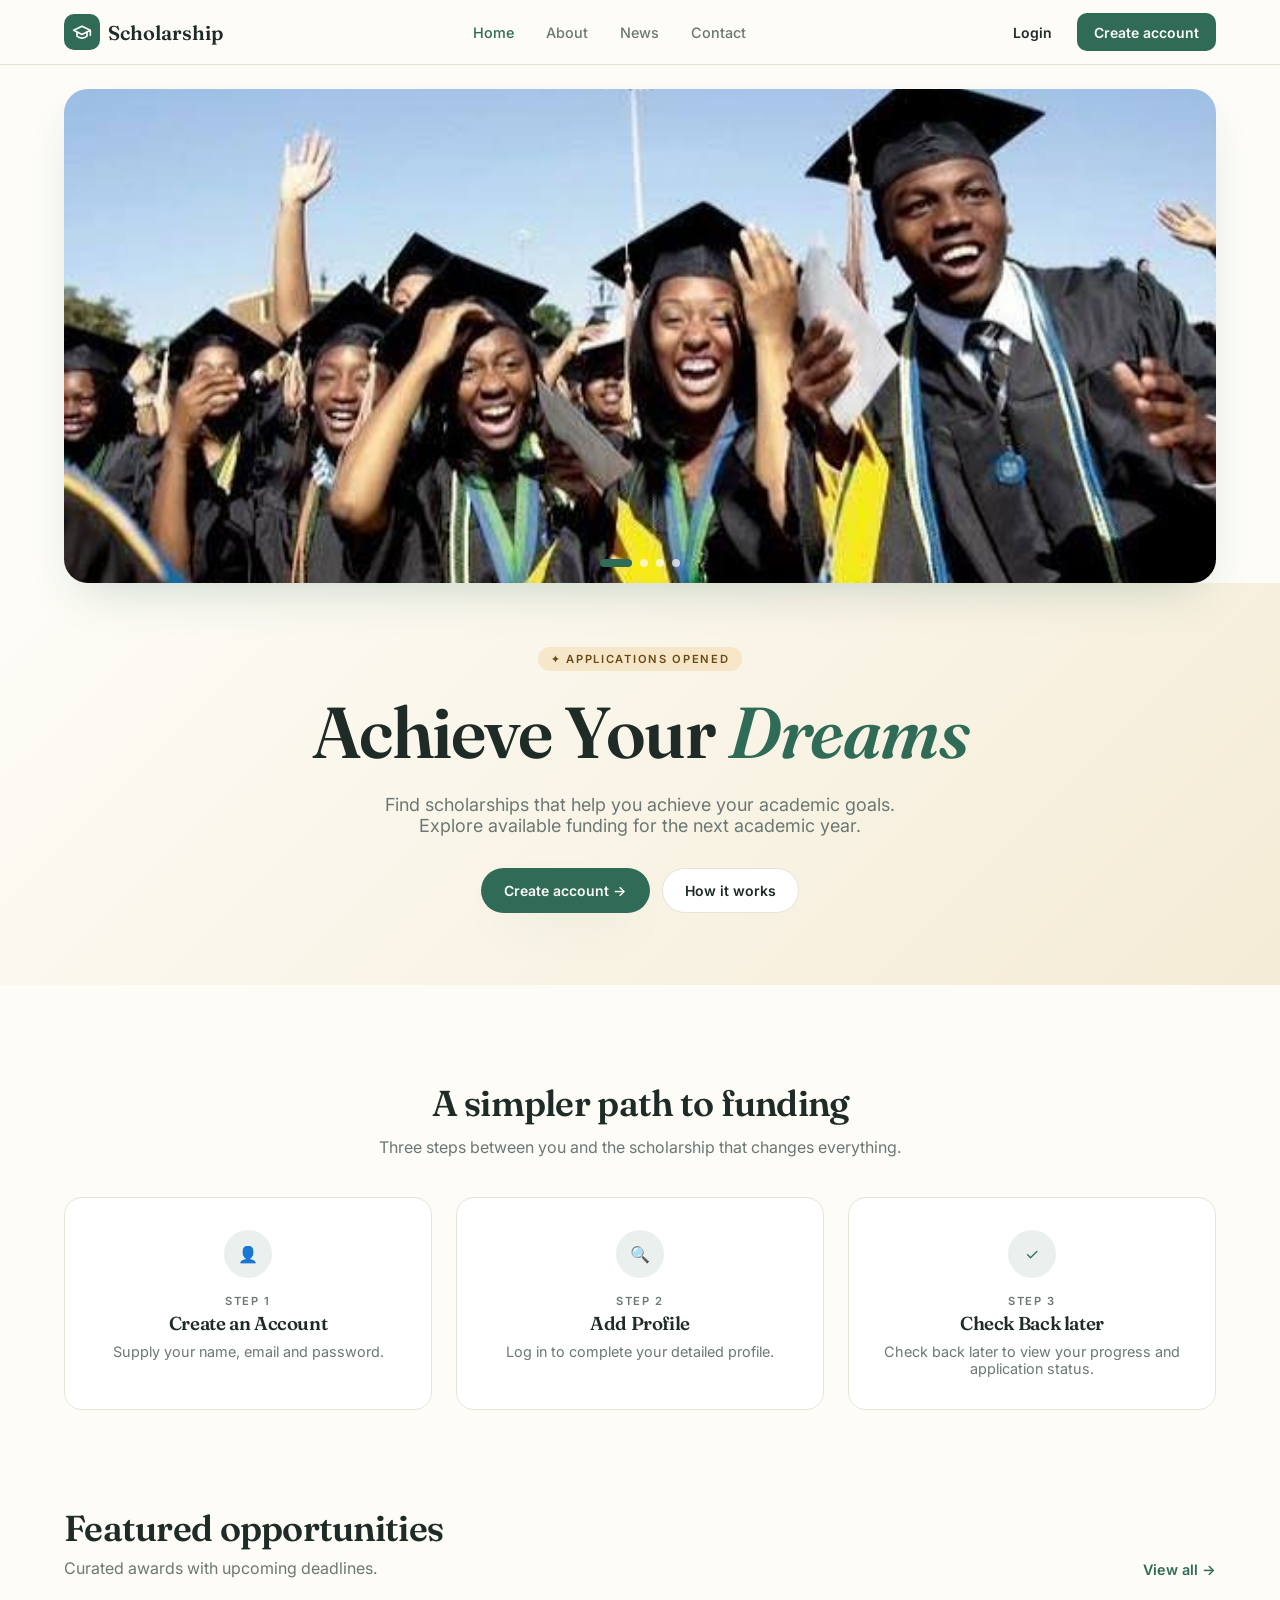
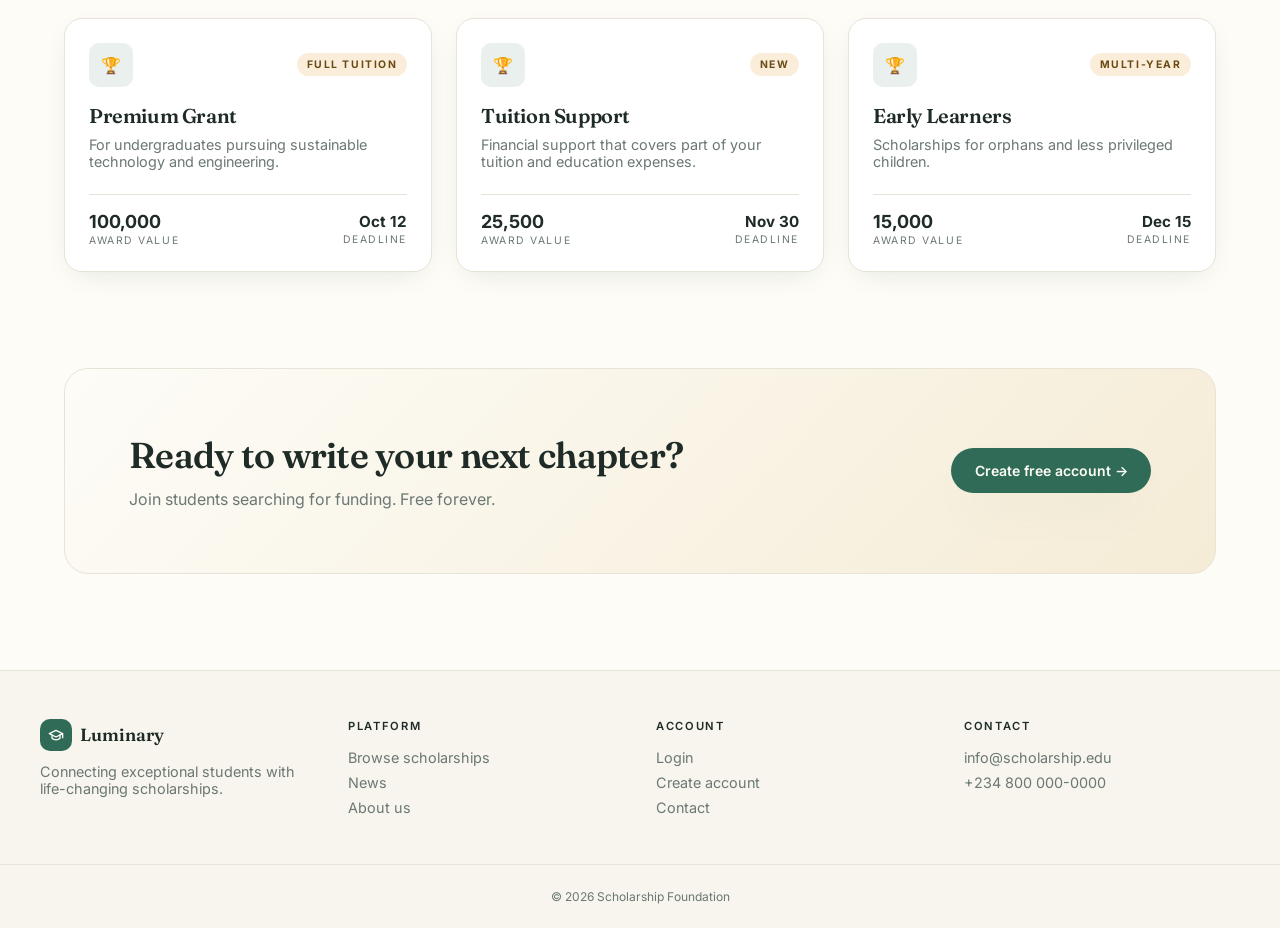
==== index.html @ cdf87d15 "my fist commit" ====
<!doctype html>
<html lang="en">
<head>
<meta charset="utf-8" />
<meta name="viewport" content="width=device-width, initial-scale=1" />
<title>Scholarships for exceptional students</title>
<meta name="description" content="Discover, apply and win life-changing scholarships. Over $15M in funding available for the next academic year." />
<link rel="preconnect" href="https://fonts.googleapis.com" />
<link rel="preconnect" href="https://fonts.gstatic.com" crossorigin />
<link rel="stylesheet" href="https://fonts.googleapis.com/css2?family=Fraunces:opsz,wght@9..144,400;9..144,500;9..144,600;9..144,700&family=Inter:wght@400;500;600;700&display=swap" />
<link rel="stylesheet" href="styles.css" />
</head>
<body>
<header class="header">
  <div class="container header-inner">
    <a href="index.html" class="brand">
      <span class="brand-mark">
        <svg width="20" height="20" viewBox="0 0 24 24" fill="none" stroke="currentColor" stroke-width="2" stroke-linecap="round" stroke-linejoin="round"><path d="M22 10v6M2 10l10-5 10 5-10 5z"/><path d="M6 12v5c3 3 9 3 12 0v-5"/></svg>
      </span>
      <span class="brand-name">Scholarship</span>
    </a>
    <nav class="nav-desktop" data-nav>
      <a href="index.html">Home</a>
      <a href="about.html">About</a>
      <a href="news.html">News</a>
      <a href="contact.html">Contact</a>
    </nav>
    <div class="header-cta">
      <a href="login.html" class="btn btn-ghost">Login</a>
      <a href="signup.html" class="btn btn-primary">Create account</a>
    </div>
    <button class="menu-toggle" data-menu-toggle aria-label="Open menu" aria-expanded="false">
      <svg class="icon-open" viewBox="0 0 24 24" fill="none" stroke="currentColor" stroke-width="2" stroke-linecap="round" stroke-linejoin="round"><line x1="3" y1="6" x2="21" y2="6"/><line x1="3" y1="12" x2="21" y2="12"/><line x1="3" y1="18" x2="21" y2="18"/></svg>
      <svg class="icon-close" viewBox="0 0 24 24" fill="none" stroke="currentColor" stroke-width="2" stroke-linecap="round" stroke-linejoin="round" style="display:none"><line x1="18" y1="6" x2="6" y2="18"/><line x1="6" y1="6" x2="18" y2="18"/></svg>
    </button>
  </div>
  <div class="nav-mobile" data-mobile-nav data-nav>
    <div class="container">
      <a href="index.html">Home</a>
      <a href="about.html">About</a>
      <a href="news.html">News</a>
      <a href="contact.html">Contact</a>
      <div class="nav-mobile-cta">
        <a href="login.html" class="btn btn-outline">Login</a>
        <a href="signup.html" class="btn btn-primary">Create account</a>
      </div>
    </div>
  </div>
</header>
<section class="carousel-section">
  <div class="container">
    <div class="carousel" data-carousel>
      <div class="carousel-track">
        <div class="carousel-slide"><img src="assets/hero-students.jpeg" alt="Students studying together in a bright library" /></div>
        <div class="carousel-slide"><img src="assets/hero-graduate.jpeg" alt="Smiling graduate in cap and gown" loading="lazy" /></div>
        <div class="carousel-slide"><img src="assets/hero-collab.jpeg" alt="International students collaborating on laptops" loading="lazy" /></div>
        <div class="carousel-slide"><img src="assets/hero.jpeg" alt="International students collaborating on laptops" loading="lazy" /></div>
      </div>
      <div class="carousel-dots"></div>
    </div>
  </div>
</section>
<section class="hero">
  <div class="container">
    <span class="badge">✦ Applications opened</span>
    <h1>Achieve Your <em>Dreams</em></h1>
    <p class="lead">Find scholarships that help you achieve your academic goals. Explore available funding for the next academic year.</p>
    <div class="hero-actions">
      <a href="signup.html" class="btn btn-primary btn-round">Create account →</a>
      <a href="about.html" class="btn btn-outline btn-round">How it works</a>
    </div>
    <!-- <div class="hero-trust">
      <div class="avatars">
        <span style="background:#e0b47a"></span>
        <span style="background:#7fb59f"></span>
        <span style="background:#c47b5a"></span>
        <span style="background:#8a9ac9"></span>
      </div>
      <p>Trusted by <strong>12,000+</strong> scholars worldwide</p>
    </div> -->
  </div>
</section>
<!-- <section class="container">
  <form class="search-bar" data-form>
    <label>🔍 <input placeholder="Field of study" /></label>
    <label>🌍 <input placeholder="Country" /></label>
    <label>🎓 <input placeholder="Degree level" /></label>
    <button type="submit">Search</button>
  </form>
</section> -->
<!-- <section class="container">
  <div class="stats">
    <div><div class="stat-value">$42M+</div><div class="stat-label">Total funding</div></div>
    <div><div class="stat-value">12,400</div><div class="stat-label">Students awarded</div></div>
    <div><div class="stat-value">180+</div><div class="stat-label">Partner universities</div></div>
    <div><div class="stat-value">94%</div><div class="stat-label">Completion rate</div></div>
  </div>
</section> -->
<section class="container section">
  <div style="text-align:center; margin-bottom: 2.5rem">
    <h2 style="font-size: clamp(1.75rem, 3vw, 2.25rem)">A simpler path to funding</h2>
    <p style="color:var(--muted); margin-top:.75rem">Three steps between you and the scholarship that changes everything.</p>
  </div>
  <div class="steps">
    <div class="step"><span class="icon-badge">👤</span><div class="kicker">Step 1</div><h3>Create an Account</h3><p style="color:var(--muted); font-size:.9rem; margin-top:.5rem">Supply your name, email and password.</p></div>
    <div class="step"><span class="icon-badge">🔍</span><div class="kicker">Step 2</div><h3>Add Profile</h3><p style="color:var(--muted); font-size:.9rem; margin-top:.5rem">Log in to complete your detailed profile.</p></div>
    <div class="step"><span class="icon-badge">✓</span><div class="kicker">Step 3</div><h3>Check Back later</h3><p style="color:var(--muted); font-size:.9rem; margin-top:.5rem">Check back later to view your progress and application status.</p></div>
  </div>
</section>
<section class="container section">
  <div class="section-head">
    <div>
      <h2>Featured opportunities</h2>
      <p>Curated awards with upcoming deadlines.</p>
    </div>
    <a href="#">View all →</a>
  </div>
  <div class="card-grid">
    <article class="card">
      <div class="card-head"><span class="icon-badge">🏆</span><span class="tag">Full tuition</span></div>
      <h3>Premium Grant</h3>
      <p class="desc">For undergraduates pursuing sustainable technology and engineering.</p>
      <div class="card-foot"><div><div class="value">100,000</div><div class="label">Award value</div></div><div style="text-align:right"><div class="value" style="font-size:.95rem">Oct 12</div><div class="label">Deadline</div></div></div>
    </article>
    <article class="card">
      <div class="card-head"><span class="icon-badge">🏆</span><span class="tag">New</span></div>
      <h3>Tuition Support</h3>
      <p class="desc">Financial support that covers part of your tuition and education expenses.</p>
      <div class="card-foot"><div><div class="value">25,500</div><div class="label">Award value</div></div><div style="text-align:right"><div class="value" style="font-size:.95rem">Nov 30</div><div class="label">Deadline</div></div></div>
    </article>
    <article class="card">
      <div class="card-head"><span class="icon-badge">🏆</span><span class="tag">Multi-year</span></div>
      <h3>Early Learners</h3>
      <p class="desc">Scholarships for orphans and less privileged children.</p>
      <div class="card-foot"><div><div class="value">15,000</div><div class="label">Award value</div></div><div style="text-align:right"><div class="value" style="font-size:.95rem">Dec 15</div><div class="label">Deadline</div></div></div>
    </article>
  </div>
</section>
<section class="container">
  <div class="cta">
    <div>
      <h2>Ready to write your next chapter?</h2>
      <p>Join students searching for funding. Free forever.</p>
    </div>
    <div class="actions"><a href="signup.html" class="btn btn-primary btn-round">Create free account →</a></div>
  </div>
</section>
<footer class="footer">
  <div class="container footer-grid">
    <div>
      <div class="brand"><span class="brand-mark" style="width:32px;height:32px"><svg width="16" height="16" viewBox="0 0 24 24" fill="none" stroke="currentColor" stroke-width="2" stroke-linecap="round" stroke-linejoin="round"><path d="M22 10v6M2 10l10-5 10 5-10 5z"/><path d="M6 12v5c3 3 9 3 12 0v-5"/></svg></span><span class="brand-name" style="font-size:1.1rem">Luminary</span></div>
      <p class="tagline">Connecting exceptional students with life-changing scholarships.</p>
    </div>
    <div><h4>Platform</h4><ul><li><a href="index.html">Browse scholarships</a></li><li><a href="news.html">News</a></li><li><a href="about.html">About us</a></li></ul></div>
    <div><h4>Account</h4><ul><li><a href="login.html">Login</a></li><li><a href="signup.html">Create account</a></li><li><a href="contact.html">Contact</a></li></ul></div>
    <div><h4>Contact</h4><ul><li>info@scholarship.edu</li><li>+234 800 000-0000</li></ul></div>
  </div>
  <div class="footer-bottom">© <span id="year"></span> Scholarship Foundation</div>
</footer>
<script>document.getElementById('year').textContent = new Date().getFullYear();</script>
<script src="script.js"></script>
</body>
</html>
---- styles.css ----
/* Luminary — static site styles */
:root {
  --bg: #fdfcf7;
  --surface: #f7f5ee;
  --card: #ffffff;
  --fg: #1e2b26;
  --muted: #6b7873;
  --border: #e7e3d7;
  --primary: #2f6b56;
  --primary-fg: #fdfcf7;
  --accent: #e6b256;
  --accent-soft: rgba(230, 178, 86, 0.22);
  --shadow-soft: 0 8px 30px -12px rgba(30, 43, 38, 0.15);
  --shadow-elegant: 0 20px 50px -20px rgba(47, 107, 86, 0.28);
  --radius: 14px;
  --font-sans: "Inter", ui-sans-serif, system-ui, sans-serif;
  --font-display: "Fraunces", ui-serif, Georgia, serif;
}
* { box-sizing: border-box; margin: 0; padding: 0; }
html, body { background: var(--bg); color: var(--fg); font-family: var(--font-sans); -webkit-font-smoothing: antialiased; }
img { max-width: 100%; display: block; }
a { color: inherit; text-decoration: none; }
h1, h2, h3, h4 { font-family: var(--font-display); letter-spacing: -0.02em; font-weight: 600; }
.container { max-width: 1200px; margin: 0 auto; padding: 0 1.5rem; }
/* ---- Header ---- */
.header {
  position: sticky; top: 0; z-index: 50;
  background: rgba(253, 252, 247, 0.85);
  backdrop-filter: blur(10px);
  border-bottom: 1px solid var(--border);
}
.header-inner { display: flex; align-items: center; justify-content: space-between; height: 64px; gap: 1rem; }
.brand { display: flex; align-items: center; gap: .5rem; min-width: 0; }
.brand-mark {
  display: grid; place-items: center; width: 36px; height: 36px;
  background: var(--primary); color: var(--primary-fg); border-radius: 10px;
}
.brand-name { font-family: var(--font-display); font-size: 1.25rem; font-weight: 600; }
.nav-desktop { display: none; gap: 2rem; align-items: center; }
.nav-desktop a { color: var(--muted); font-size: .9rem; font-weight: 500; transition: color .2s; }
.nav-desktop a:hover, .nav-desktop a.active { color: var(--primary); }
.header-cta { display: none; gap: .5rem; align-items: center; }
.btn { display: inline-flex; align-items: center; gap: .5rem; padding: .6rem 1rem; border-radius: 10px; font-size: .875rem; font-weight: 600; border: 1px solid transparent; cursor: pointer; transition: transform .15s, background .2s; font-family: inherit; }
.btn-primary { background: var(--primary); color: var(--primary-fg); box-shadow: var(--shadow-elegant); }
.btn-primary:hover { transform: translateY(-1px); }
.btn-ghost { color: var(--fg); }
.btn-ghost:hover { background: var(--surface); }
.btn-outline { background: var(--card); border-color: var(--border); color: var(--fg); }
.btn-outline:hover { background: var(--surface); }
.btn-round { border-radius: 999px; padding: .8rem 1.4rem; }
.menu-toggle {
  display: grid; place-items: center; width: 40px; height: 40px;
  background: var(--card); border: 1px solid var(--border); border-radius: 10px; cursor: pointer;
}
.menu-toggle svg { width: 20px; height: 20px; }
.nav-mobile { display: none; border-top: 1px solid var(--border); background: var(--bg); }
.nav-mobile.open { display: block; }
.nav-mobile .container { display: flex; flex-direction: column; padding-top: .75rem; padding-bottom: .75rem; }
.nav-mobile a { padding: .7rem .75rem; border-radius: 8px; font-size: .9rem; font-weight: 500; }
.nav-mobile a:hover { background: var(--surface); }
.nav-mobile a.active { color: var(--primary); }
.nav-mobile-cta { display: grid; grid-template-columns: 1fr 1fr; gap: .5rem; margin-top: .5rem; padding-top: .75rem; border-top: 1px solid var(--border); }
@media (min-width: 768px) {
  .nav-desktop, .header-cta { display: flex; }
  .menu-toggle { display: none; }
  .nav-mobile.open { display: none; }
}
/* ---- Carousel ---- */
.carousel-section { padding-top: 1.5rem; }
.carousel {
  position: relative; overflow: hidden; border-radius: 24px;
  box-shadow: var(--shadow-elegant);
}
.carousel-track { display: flex; transition: transform .6s cubic-bezier(.4,0,.2,1); }
.carousel-slide { min-width: 100%; }
.carousel-slide img { width: 100%; aspect-ratio: 21/9; object-fit: cover; }
.carousel-dots { position: absolute; bottom: 1rem; left: 50%; transform: translateX(-50%); display: flex; gap: .5rem; }
.carousel-dots button {
  width: 8px; height: 8px; border-radius: 999px; border: 0; background: rgba(253, 252, 247, 0.7); cursor: pointer;
  transition: width .3s, background .3s;
}
.carousel-dots button.active { width: 32px; background: var(--primary); }
/* ---- Hero text ---- */
.hero {
  background: linear-gradient(135deg, #fdfcf7 0%, #f5ecd6 100%);
  padding: 4rem 0 4.5rem;
  text-align: center;
}
.badge {
  display: inline-flex; align-items: center; gap: .4rem;
  background: var(--accent-soft); color: #6a4a15;
  padding: .3rem .8rem; border-radius: 999px;
  font-size: .7rem; font-weight: 600; text-transform: uppercase; letter-spacing: .15em;
}
.hero h1 { font-size: clamp(2.5rem, 6vw, 4.5rem); line-height: 1.05; margin-top: 1.5rem; max-width: 900px; margin-inline: auto; }
.hero h1 em { color: var(--primary); font-style: italic; font-weight: 600; }
.hero p.lead { color: var(--muted); font-size: 1.125rem; margin: 1.5rem auto 0; max-width: 560px; }
.hero-actions { display: flex; flex-wrap: wrap; gap: .75rem; justify-content: center; margin-top: 2rem; }
.hero-trust { display: flex; align-items: center; justify-content: center; gap: 1rem; margin-top: 2.5rem; color: var(--muted); font-size: .9rem; }
.avatars { display: flex; }
.avatars span { width: 36px; height: 36px; border-radius: 999px; border: 2px solid var(--bg); margin-left: -.5rem; }
.avatars span:first-child { margin-left: 0; }
.hero-trust strong { color: var(--fg); }
/* ---- Search ---- */
.search-bar {
  margin-top: -1rem;
  background: var(--card);
  border: 1px solid var(--border);
  border-radius: 18px;
  padding: 1rem;
  box-shadow: var(--shadow-soft);
  display: grid; gap: .75rem;
}
.search-bar label {
  display: flex; align-items: center; gap: .5rem;
  background: var(--surface); padding: .65rem .75rem; border-radius: 10px; font-size: .875rem;
}
.search-bar input { background: transparent; border: 0; outline: none; width: 100%; font-family: inherit; font-size: .9rem; color: var(--fg); }
.search-bar input::placeholder { color: var(--muted); }
.search-bar button { background: var(--primary); color: var(--primary-fg); border: 0; padding: .75rem 1.25rem; border-radius: 10px; font-weight: 600; cursor: pointer; font-family: inherit; }
@media (min-width: 768px) {
  .search-bar { grid-template-columns: 1fr 1fr 1fr auto; padding: 1.25rem; }
}
/* ---- Stats ---- */
.stats {
  margin-top: 5rem;
  background: var(--surface);
  border: 1px solid var(--border);
  border-radius: 24px;
  padding: 2rem;
  display: grid; grid-template-columns: repeat(2, 1fr); gap: 2rem;
}
@media (min-width: 768px) { .stats { grid-template-columns: repeat(4, 1fr); } }
.stat-value { font-family: var(--font-display); font-size: 2rem; font-weight: 600; color: var(--primary); }
.stat-label { font-size: .7rem; text-transform: uppercase; letter-spacing: .15em; color: var(--muted); margin-top: .25rem; }
/* ---- Section headings ---- */
.section { margin-top: 6rem; }
.section-head { display: flex; justify-content: space-between; align-items: end; margin-bottom: 2.5rem; gap: 1rem; flex-wrap: wrap; }
.section-head h2 { font-size: clamp(1.75rem, 3vw, 2.25rem); }
.section-head p { color: var(--muted); margin-top: .5rem; }
.section-head a { color: var(--primary); font-weight: 600; font-size: .9rem; }
.section-head a:hover { text-decoration: underline; }
/* ---- Cards / scholarships ---- */
.card-grid { display: grid; gap: 1.5rem; grid-template-columns: 1fr; }
@media (min-width: 768px) { .card-grid { grid-template-columns: repeat(3, 1fr); } }
.card {
  background: var(--card); border: 1px solid var(--border); border-radius: 18px; padding: 1.5rem;
  box-shadow: var(--shadow-soft); transition: transform .2s, box-shadow .2s;
  display: flex; flex-direction: column;
}
.card:hover { transform: translateY(-4px); box-shadow: var(--shadow-elegant); }
.card-head { display: flex; justify-content: space-between; align-items: center; margin-bottom: 1rem; }
.icon-badge { display: grid; place-items: center; width: 44px; height: 44px; background: rgba(47,107,86,.1); color: var(--primary); border-radius: 10px; }
.tag { background: var(--accent-soft); color: #6a4a15; padding: .3rem .6rem; border-radius: 999px; font-size: .65rem; font-weight: 700; text-transform: uppercase; letter-spacing: .15em; }
.card h3 { font-size: 1.25rem; }
.card .desc { color: var(--muted); font-size: .9rem; margin-top: .5rem; flex: 1; }
.card-foot { display: flex; justify-content: space-between; align-items: center; margin-top: 1.5rem; padding-top: 1rem; border-top: 1px solid var(--border); }
.card-foot .value { font-weight: 700; font-size: 1.125rem; }
.card-foot .label { font-size: .65rem; text-transform: uppercase; letter-spacing: .15em; color: var(--muted); margin-top: 2px; }
/* ---- How it works ---- */
.steps { display: grid; gap: 1.5rem; grid-template-columns: 1fr; text-align: center; }
@media (min-width: 768px) { .steps { grid-template-columns: repeat(3, 1fr); } }
.step { background: var(--card); border: 1px solid var(--border); border-radius: 18px; padding: 2rem; }
.step .icon-badge { margin: 0 auto 1rem; width: 48px; height: 48px; border-radius: 999px; }
.step .kicker { font-size: .7rem; font-weight: 600; text-transform: uppercase; letter-spacing: .15em; color: var(--muted); margin-bottom: .25rem; }
/* ---- CTA ---- */
.cta {
  margin-top: 6rem;
  background: linear-gradient(135deg, #fdfcf7 0%, #f5ecd6 100%);
  border: 1px solid var(--border);
  border-radius: 24px; padding: 2.5rem;
  display: grid; gap: 1.5rem; align-items: center;
}
@media (min-width: 768px) { .cta { grid-template-columns: 2fr 1fr; padding: 4rem; } }
.cta h2 { font-size: clamp(1.75rem, 3vw, 2.25rem); }
.cta p { color: var(--muted); margin-top: .75rem; max-width: 560px; }
.cta .actions { display: flex; justify-content: flex-start; }
@media (min-width: 768px) { .cta .actions { justify-content: flex-end; } }
/* ---- Footer ---- */
.footer { margin-top: 6rem; background: var(--surface); border-top: 1px solid var(--border); }
.footer-grid { display: grid; gap: 2rem; padding: 3rem 0; grid-template-columns: 1fr; }
@media (min-width: 768px) { .footer-grid { grid-template-columns: repeat(4, 1fr); } }
.footer h4 { font-family: var(--font-sans); font-size: .7rem; text-transform: uppercase; letter-spacing: .15em; color: var(--fg); margin-bottom: 1rem; font-weight: 600; }
.footer ul { list-style: none; display: flex; flex-direction: column; gap: .5rem; color: var(--muted); font-size: .9rem; }
.footer ul a:hover { color: var(--primary); }
.footer .brand { margin-bottom: .75rem; }
.footer .tagline { color: var(--muted); font-size: .9rem; }
.footer-bottom { border-top: 1px solid var(--border); text-align: center; padding: 1.5rem 0; color: var(--muted); font-size: .75rem; }
/* ---- Generic page hero ---- */
.page-hero { padding: 4rem 0 2rem; text-align: center; }
.page-hero h1 { font-size: clamp(2rem, 5vw, 3.5rem); }
.page-hero p { color: var(--muted); margin: 1rem auto 0; max-width: 640px; font-size: 1.05rem; }
/* ---- About ---- */
.about-grid { display: grid; gap: 3rem; margin-top: 4rem; grid-template-columns: 1fr; align-items: center; }
@media (min-width: 768px) { .about-grid { grid-template-columns: 1fr 1fr; } }
.about-grid img { border-radius: 24px; box-shadow: var(--shadow-elegant); }
.value-grid { display: grid; gap: 1.5rem; grid-template-columns: 1fr; margin-top: 3rem; }
@media (min-width: 768px) { .value-grid { grid-template-columns: repeat(3, 1fr); } }
/* ---- News ---- */
.news-grid { display: grid; gap: 1.5rem; grid-template-columns: 1fr; margin-top: 3rem; }
@media (min-width: 768px) { .news-grid { grid-template-columns: repeat(3, 1fr); } }
.news-card { background: var(--card); border: 1px solid var(--border); border-radius: 18px; overflow: hidden; box-shadow: var(--shadow-soft); transition: transform .2s; }
.news-card:hover { transform: translateY(-4px); }
.news-card .thumb { aspect-ratio: 16/10; background: linear-gradient(135deg, #f5ecd6, #e6b256); }
.news-card .body { padding: 1.5rem; }
.news-card .meta { font-size: .7rem; text-transform: uppercase; letter-spacing: .15em; color: var(--muted); }
.news-card h3 { font-size: 1.15rem; margin-top: .5rem; }
.news-card p { color: var(--muted); font-size: .9rem; margin-top: .5rem; }
/* ---- Contact & Auth forms ---- */
.form-grid { display: grid; gap: 3rem; margin-top: 3rem; grid-template-columns: 1fr; }
@media (min-width: 768px) { .form-grid { grid-template-columns: 1.2fr 1fr; } }
.form-card { background: var(--card); border: 1px solid var(--border); border-radius: 18px; padding: 2rem; box-shadow: var(--shadow-soft); }
.form-card h2 { font-size: 1.5rem; margin-bottom: 1.5rem; }
.field { display: block; margin-bottom: 1rem; }
.field label { display: block; font-size: .8rem; font-weight: 600; margin-bottom: .35rem; color: var(--fg); }
.field input, .field textarea {
  width: 100%; padding: .75rem .9rem; border-radius: 10px; border: 1px solid var(--border);
  background: var(--surface); font-family: inherit; font-size: .95rem; color: var(--fg); outline: none;
  transition: border-color .2s, background .2s;
}
.field input:focus, .field textarea:focus { border-color: var(--primary); background: var(--card); }
.field textarea { min-height: 140px; resize: vertical; }
.form-card .btn-primary { width: 100%; justify-content: center; }
.info-list { list-style: none; display: flex; flex-direction: column; gap: 1.25rem; }
.info-list li { display: flex; gap: .75rem; align-items: flex-start; }
.info-list .icon-badge { width: 40px; height: 40px; flex-shrink: 0; }
.info-list strong { display: block; font-size: .95rem; }
.info-list span { color: var(--muted); font-size: .9rem; }
/* ---- Auth ---- */
.auth-wrap { max-width: 460px; margin: 4rem auto; padding: 0 1.5rem; }
.auth-card {
  background: var(--card);
  border: 1px solid var(--border);
  border-radius: 18px;
  padding: 2.5rem;
  box-shadow: var(--shadow-soft);
}
.auth-card h1 { font-size: 1.75rem; text-align: center; }
.auth-card .sub { text-align: center; color: var(--muted); margin: .5rem 0 2rem; font-size: .9rem; }
.auth-alt { text-align: center; margin-top: 1.5rem; font-size: .875rem; color: var(--muted); }
.auth-alt a { color: var(--primary); font-weight: 600; }
.auth-alt a:hover { text-decoration: underline; }
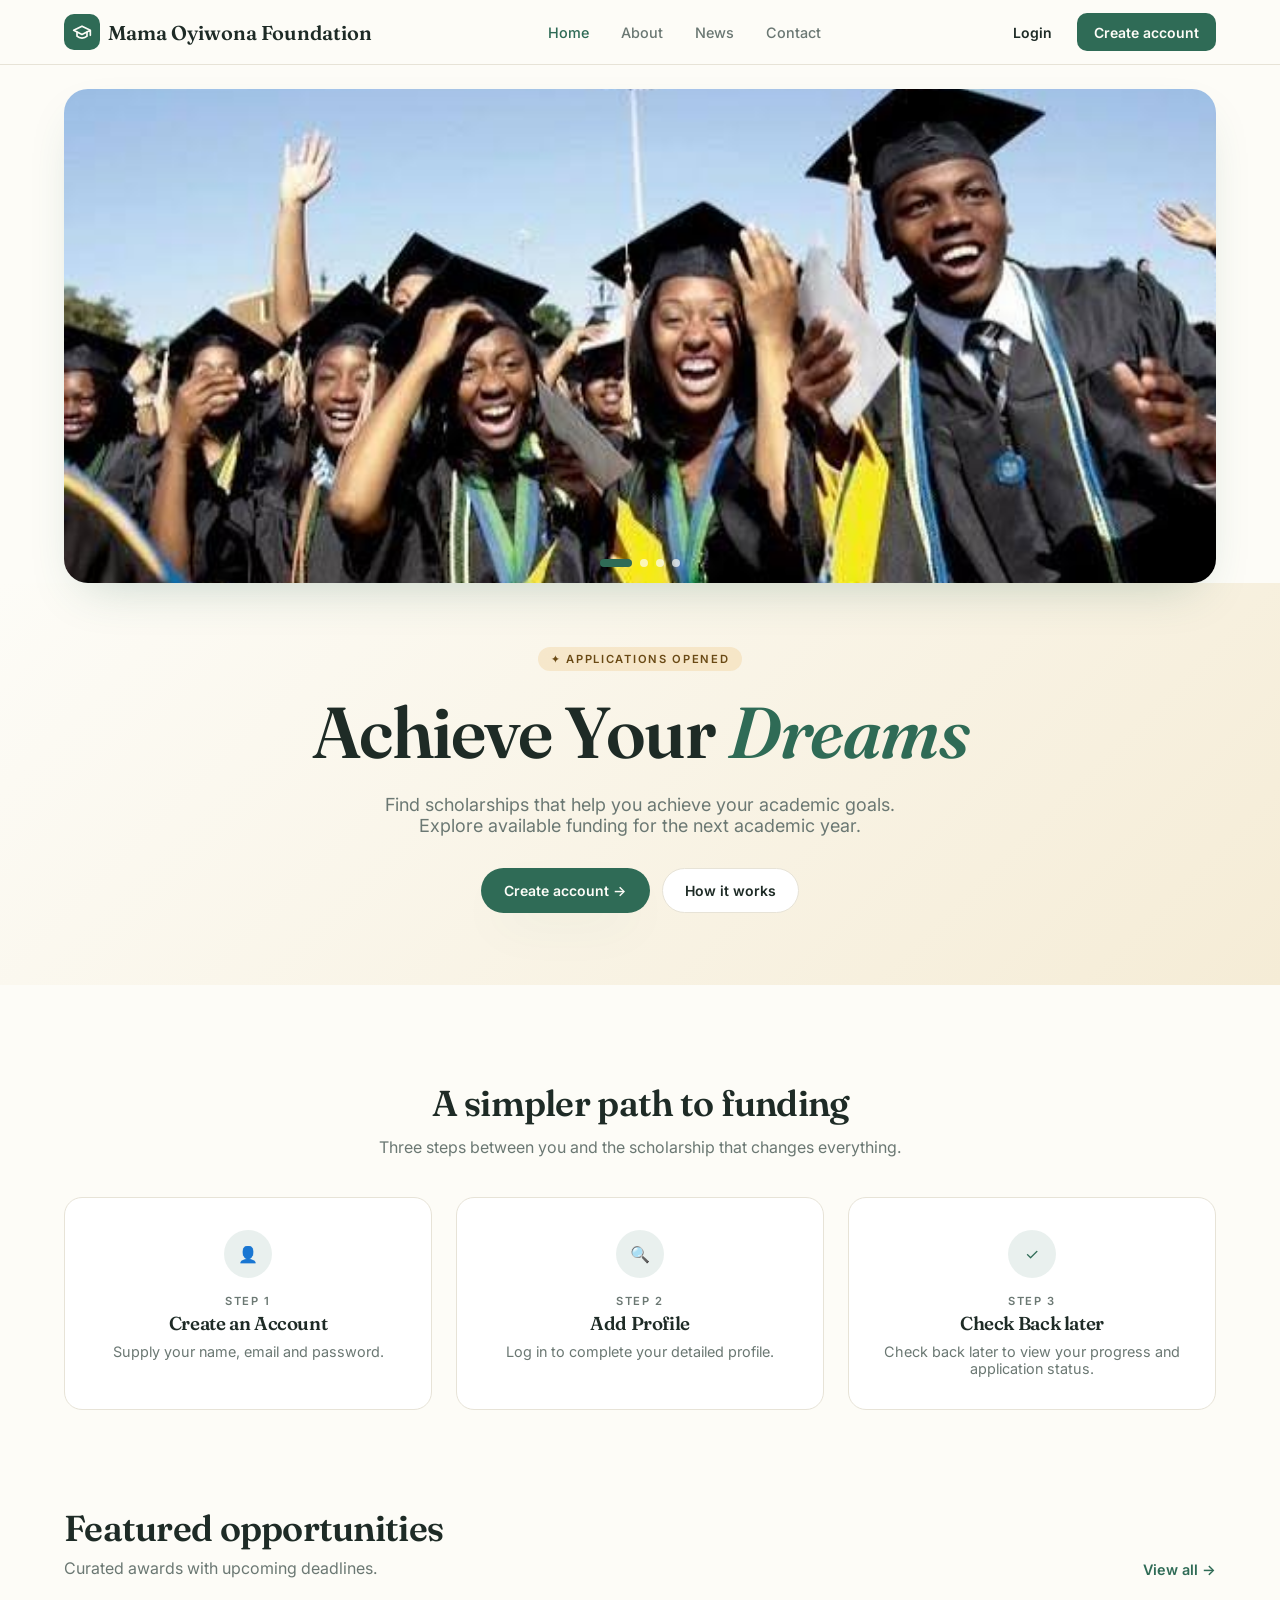
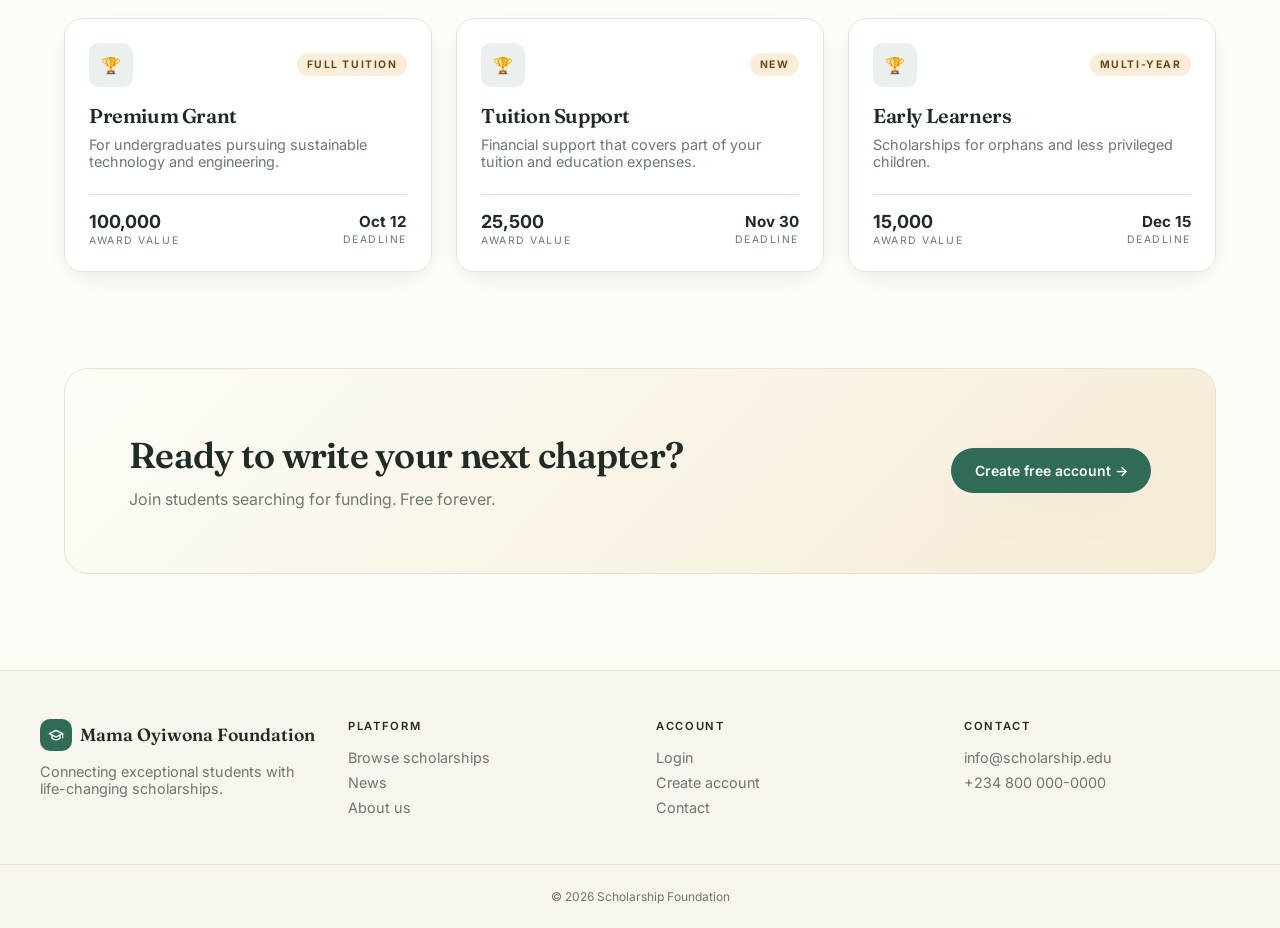
==== commit 663e8919: "my fist commit" ====
--- a/index.html
+++ b/index.html
@@ -3,7 +3,7 @@
 <head>
 <meta charset="utf-8" />
 <meta name="viewport" content="width=device-width, initial-scale=1" />
-<title>Scholarships for exceptional students</title>
+<title>Mama Oyiwona Foundation</title>
 <meta name="description" content="Discover, apply and win life-changing scholarships. Over $15M in funding available for the next academic year." />
 <link rel="preconnect" href="https://fonts.googleapis.com" />
 <link rel="preconnect" href="https://fonts.gstatic.com" crossorigin />
@@ -17,7 +17,7 @@
       <span class="brand-mark">
         <svg width="20" height="20" viewBox="0 0 24 24" fill="none" stroke="currentColor" stroke-width="2" stroke-linecap="round" stroke-linejoin="round"><path d="M22 10v6M2 10l10-5 10 5-10 5z"/><path d="M6 12v5c3 3 9 3 12 0v-5"/></svg>
       </span>
-      <span class="brand-name">Scholarship</span>
+      <span class="brand-name">Mama Oyiwona Foundation</span>
     </a>
     <nav class="nav-desktop" data-nav>
       <a href="index.html">Home</a>
@@ -148,7 +148,7 @@
 <footer class="footer">
   <div class="container footer-grid">
     <div>
-      <div class="brand"><span class="brand-mark" style="width:32px;height:32px"><svg width="16" height="16" viewBox="0 0 24 24" fill="none" stroke="currentColor" stroke-width="2" stroke-linecap="round" stroke-linejoin="round"><path d="M22 10v6M2 10l10-5 10 5-10 5z"/><path d="M6 12v5c3 3 9 3 12 0v-5"/></svg></span><span class="brand-name" style="font-size:1.1rem">Luminary</span></div>
+      <div class="brand"><span class="brand-mark" style="width:32px;height:32px"><svg width="16" height="16" viewBox="0 0 24 24" fill="none" stroke="currentColor" stroke-width="2" stroke-linecap="round" stroke-linejoin="round"><path d="M22 10v6M2 10l10-5 10 5-10 5z"/><path d="M6 12v5c3 3 9 3 12 0v-5"/></svg></span><span class="brand-name" style="font-size:1.1rem">Mama Oyiwona Foundation</span></div>
       <p class="tagline">Connecting exceptional students with life-changing scholarships.</p>
     </div>
     <div><h4>Platform</h4><ul><li><a href="index.html">Browse scholarships</a></li><li><a href="news.html">News</a></li><li><a href="about.html">About us</a></li></ul></div>
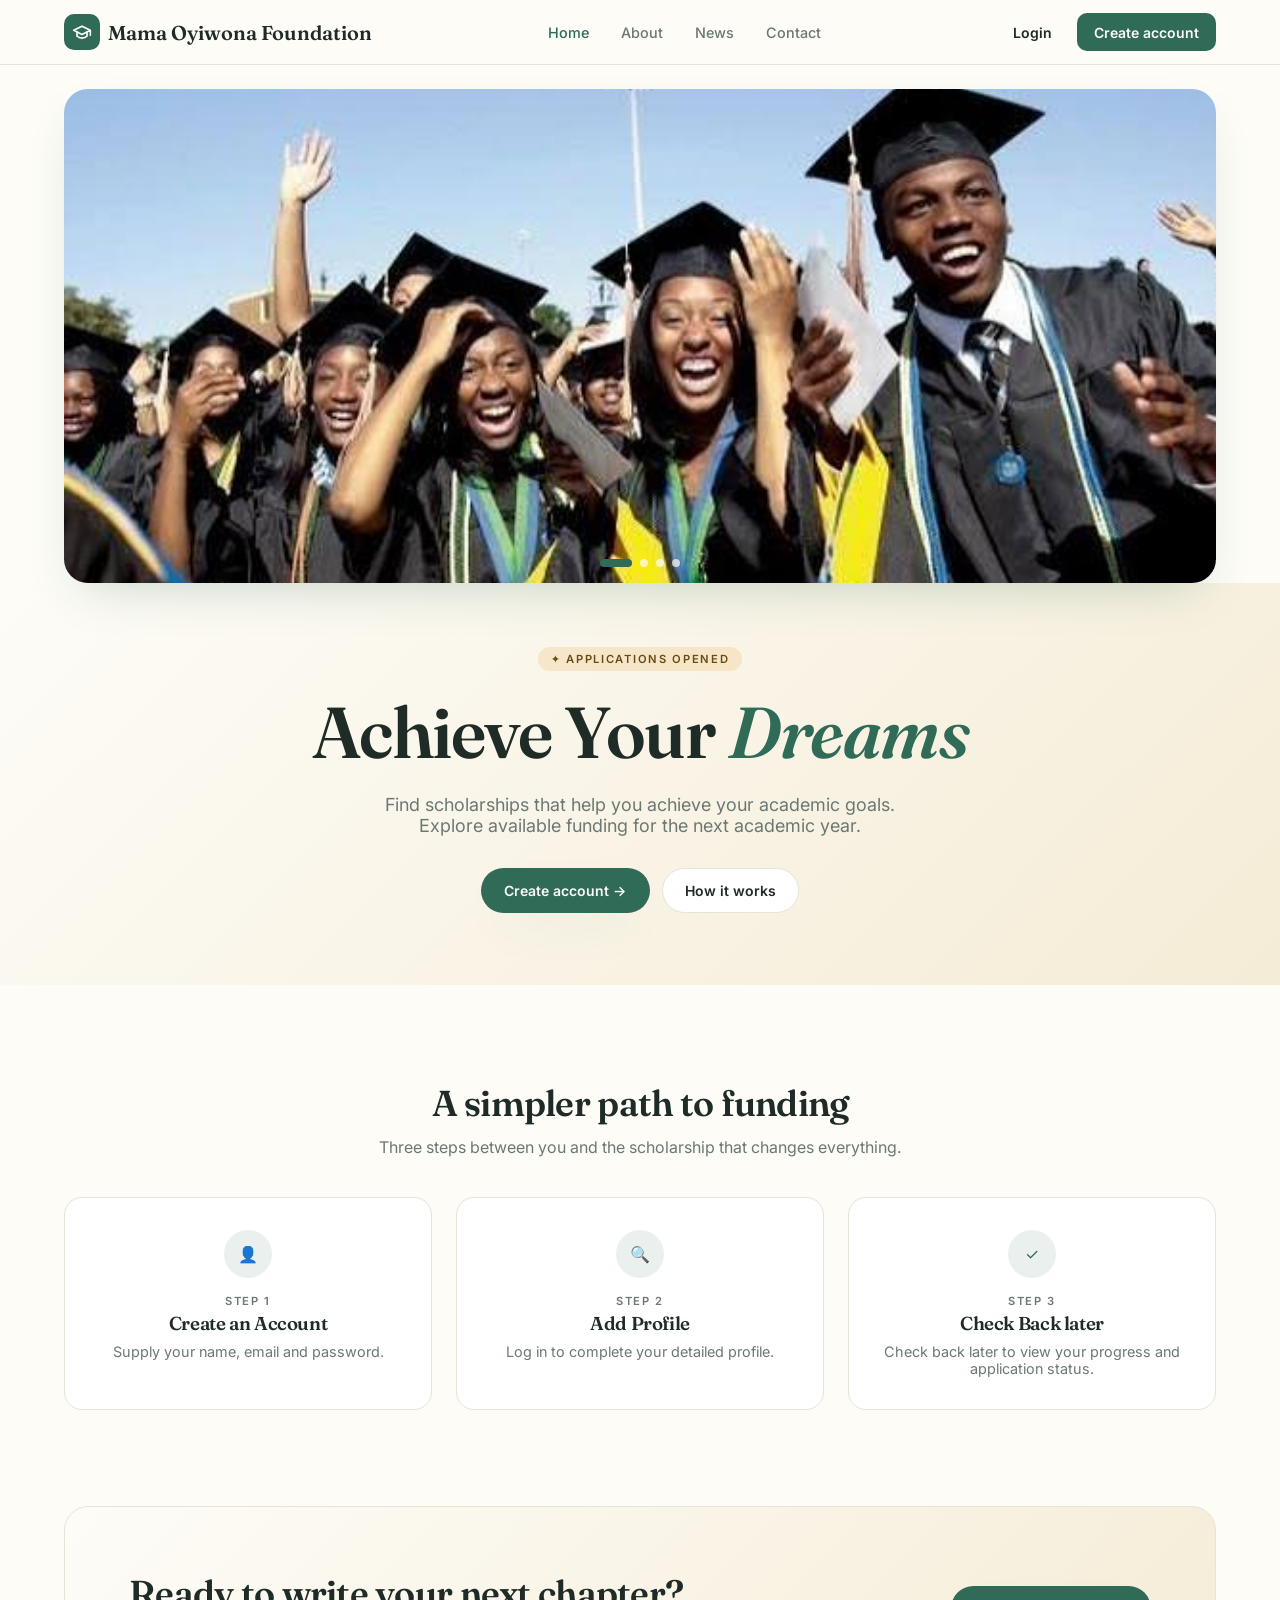
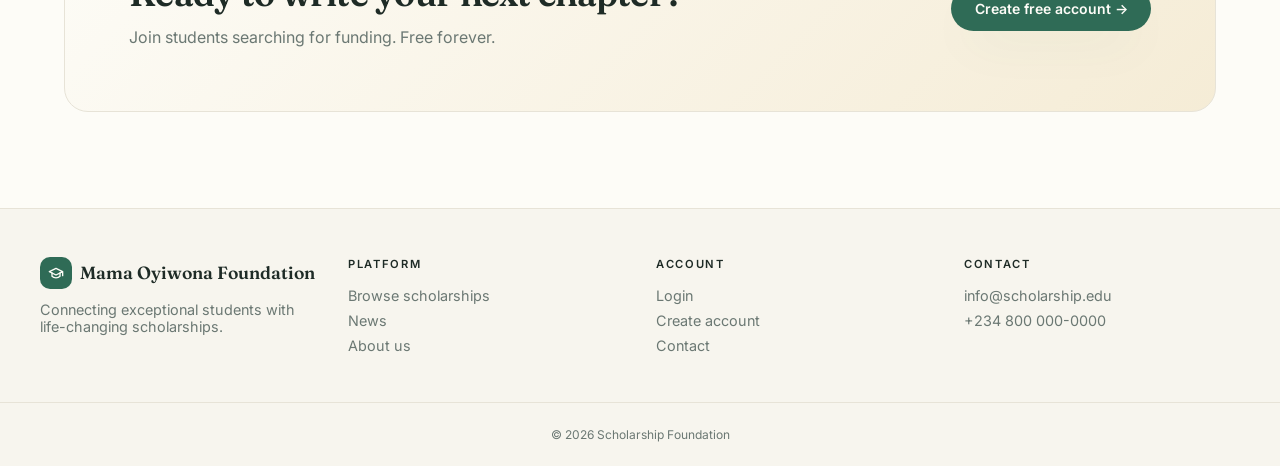
==== commit 66ee88da: "my fist commit" ====
--- a/index.html
+++ b/index.html
@@ -107,7 +107,7 @@
     <div class="step"><span class="icon-badge">✓</span><div class="kicker">Step 3</div><h3>Check Back later</h3><p style="color:var(--muted); font-size:.9rem; margin-top:.5rem">Check back later to view your progress and application status.</p></div>
   </div>
 </section>
-<section class="container section">
+<!-- <section class="container section">
   <div class="section-head">
     <div>
       <h2>Featured opportunities</h2>
@@ -135,7 +135,7 @@
       <div class="card-foot"><div><div class="value">15,000</div><div class="label">Award value</div></div><div style="text-align:right"><div class="value" style="font-size:.95rem">Dec 15</div><div class="label">Deadline</div></div></div>
     </article>
   </div>
-</section>
+</section> -->
 <section class="container">
   <div class="cta">
     <div>
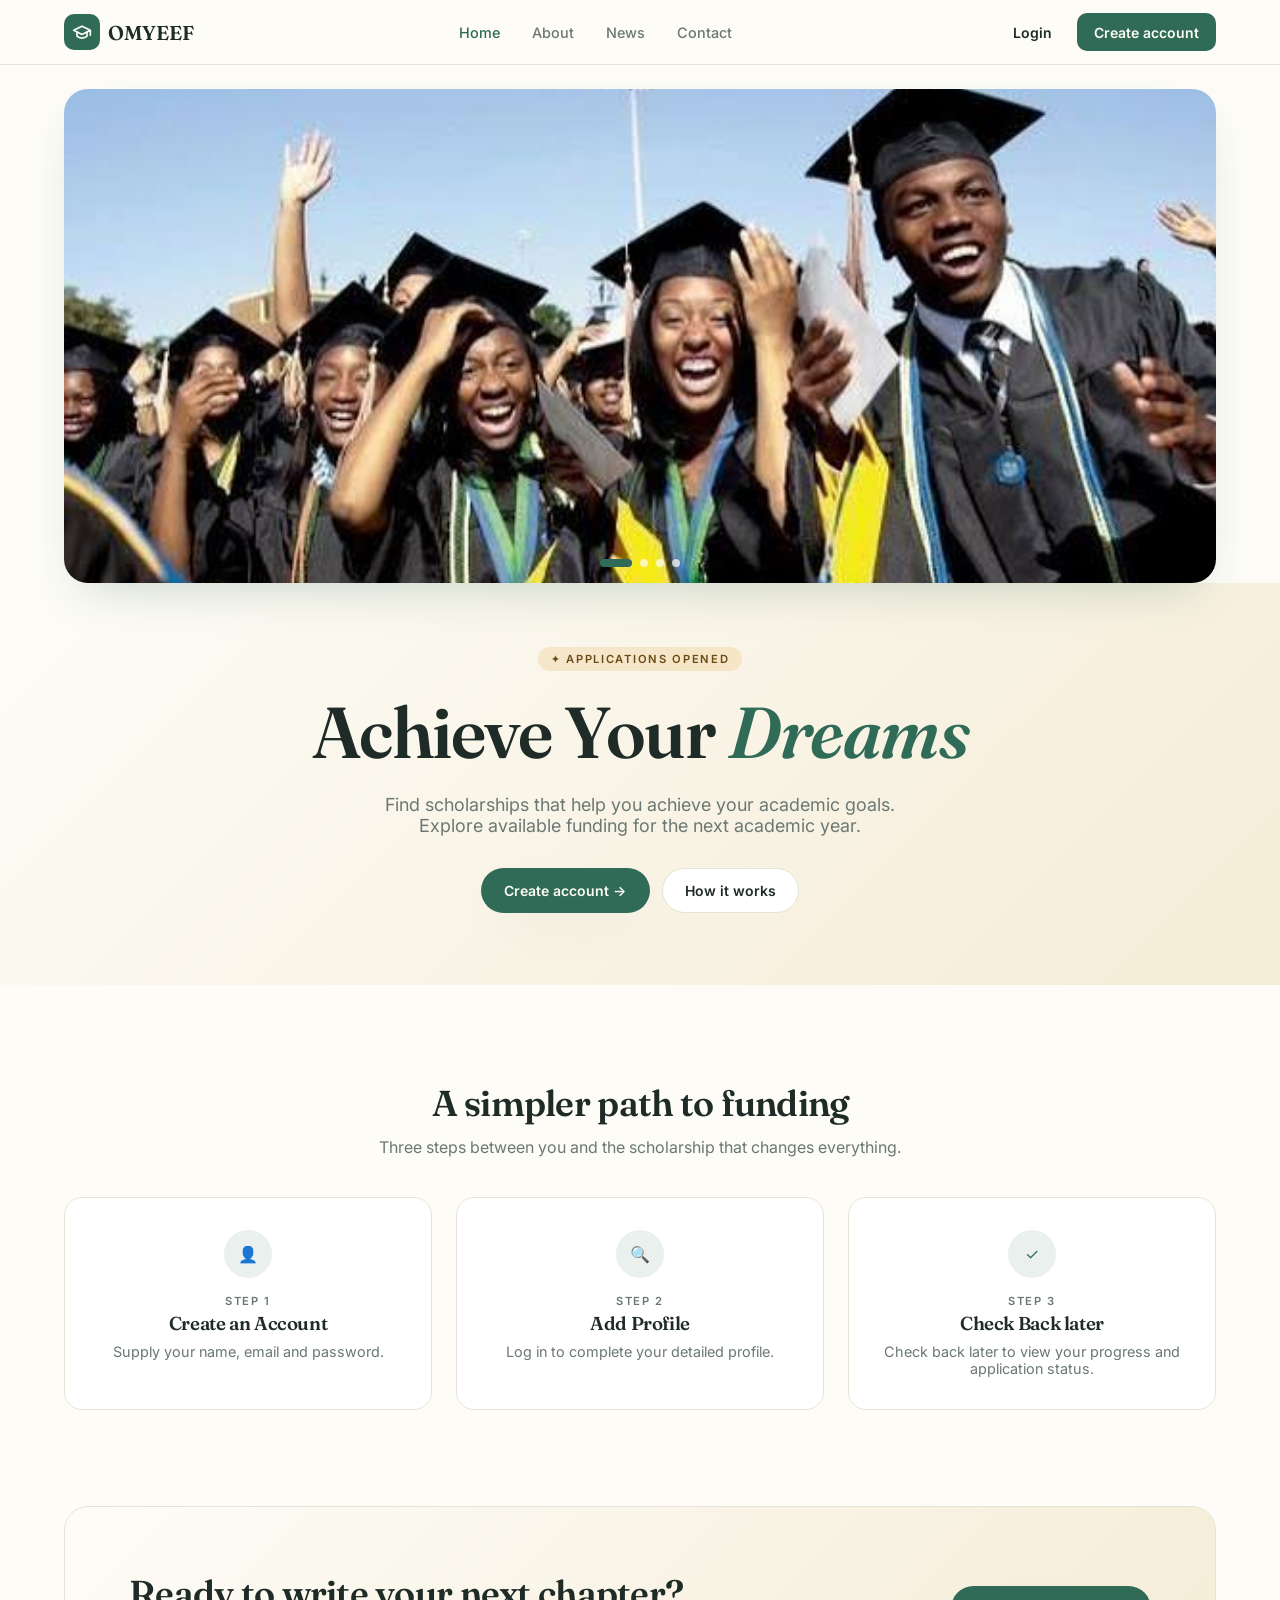
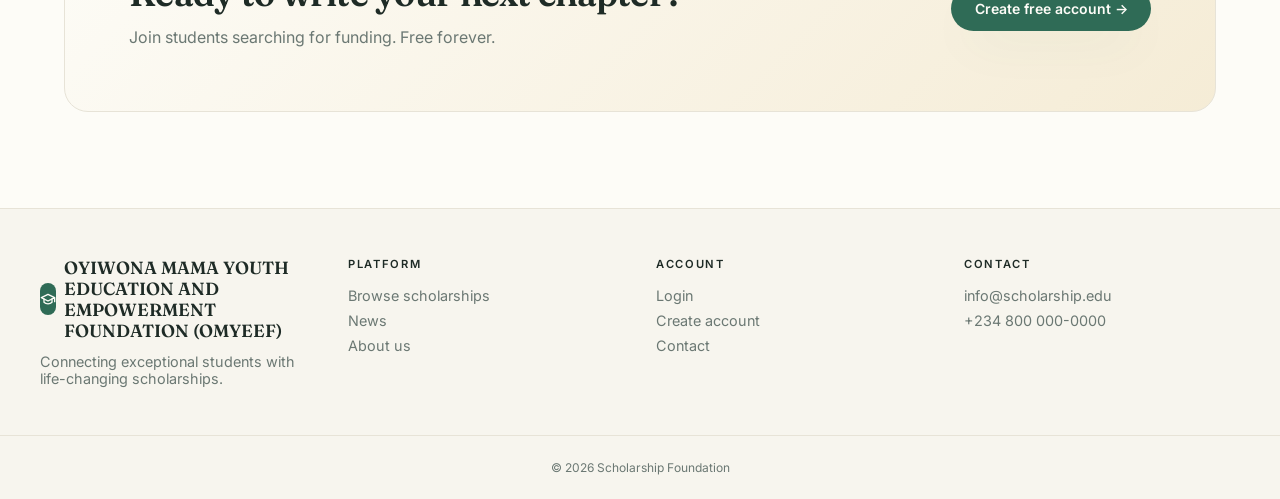
==== commit a4856913: "Updated About us" ====
--- a/index.html
+++ b/index.html
@@ -3,7 +3,7 @@
 <head>
 <meta charset="utf-8" />
 <meta name="viewport" content="width=device-width, initial-scale=1" />
-<title>Mama Oyiwona Foundation</title>
+<title>OMYEEF</title>
 <meta name="description" content="Discover, apply and win life-changing scholarships. Over $15M in funding available for the next academic year." />
 <link rel="preconnect" href="https://fonts.googleapis.com" />
 <link rel="preconnect" href="https://fonts.gstatic.com" crossorigin />
@@ -17,7 +17,7 @@
       <span class="brand-mark">
         <svg width="20" height="20" viewBox="0 0 24 24" fill="none" stroke="currentColor" stroke-width="2" stroke-linecap="round" stroke-linejoin="round"><path d="M22 10v6M2 10l10-5 10 5-10 5z"/><path d="M6 12v5c3 3 9 3 12 0v-5"/></svg>
       </span>
-      <span class="brand-name">Mama Oyiwona Foundation</span>
+      <span class="brand-name">OMYEEF</span>
     </a>
     <nav class="nav-desktop" data-nav>
       <a href="index.html">Home</a>
@@ -148,7 +148,8 @@
 <footer class="footer">
   <div class="container footer-grid">
     <div>
-      <div class="brand"><span class="brand-mark" style="width:32px;height:32px"><svg width="16" height="16" viewBox="0 0 24 24" fill="none" stroke="currentColor" stroke-width="2" stroke-linecap="round" stroke-linejoin="round"><path d="M22 10v6M2 10l10-5 10 5-10 5z"/><path d="M6 12v5c3 3 9 3 12 0v-5"/></svg></span><span class="brand-name" style="font-size:1.1rem">Mama Oyiwona Foundation</span></div>
+      <div class="brand"><span class="brand-mark" style="width:32px;height:32px"><svg width="16" height="16" viewBox="0 0 24 24" fill="none" stroke="currentColor" stroke-width="2" stroke-linecap="round" stroke-linejoin="round"><path d="M22 10v6M2 10l10-5 10 5-10 5z"/><path d="M6 12v5c3 3 9 3 12 0v-5"/></svg></span><span class="brand-name" style="font-size:1.1rem">OYIWONA MAMA YOUTH EDUCATION AND EMPOWERMENT FOUNDATION
+(OMYEEF)</span></div>
       <p class="tagline">Connecting exceptional students with life-changing scholarships.</p>
     </div>
     <div><h4>Platform</h4><ul><li><a href="index.html">Browse scholarships</a></li><li><a href="news.html">News</a></li><li><a href="about.html">About us</a></li></ul></div>
--- a/styles.css
+++ b/styles.css
@@ -178,6 +178,9 @@
 @media (min-width: 768px) { .cta .actions { justify-content: flex-end; } }
 /* ---- Footer ---- */
 .footer { margin-top: 6rem; background: var(--surface); border-top: 1px solid var(--border); }
+@media (max-width: 767px) {
+  .footer { padding: 6rem 20px 20px 20px;}
+}
 .footer-grid { display: grid; gap: 2rem; padding: 3rem 0; grid-template-columns: 1fr; }
 @media (min-width: 768px) { .footer-grid { grid-template-columns: repeat(4, 1fr); } }
 .footer h4 { font-family: var(--font-sans); font-size: .7rem; text-transform: uppercase; letter-spacing: .15em; color: var(--fg); margin-bottom: 1rem; font-weight: 600; }
